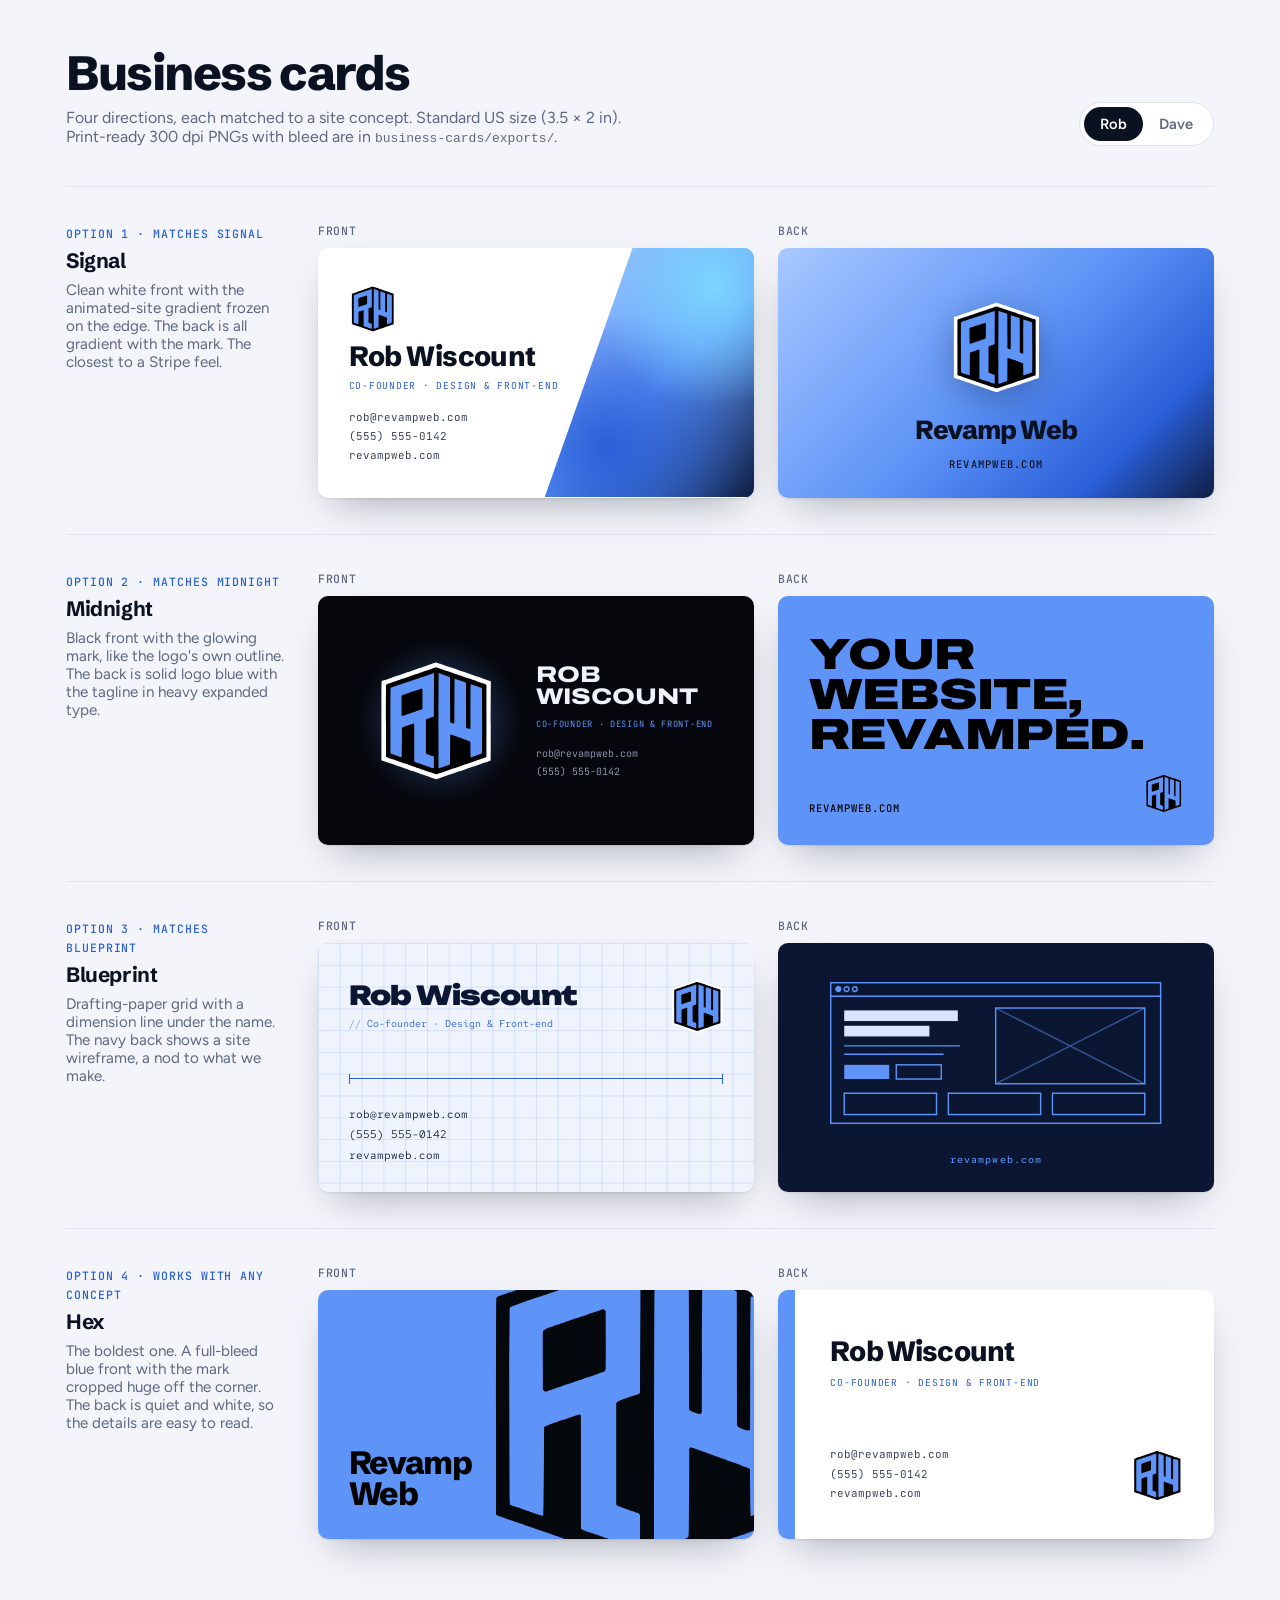
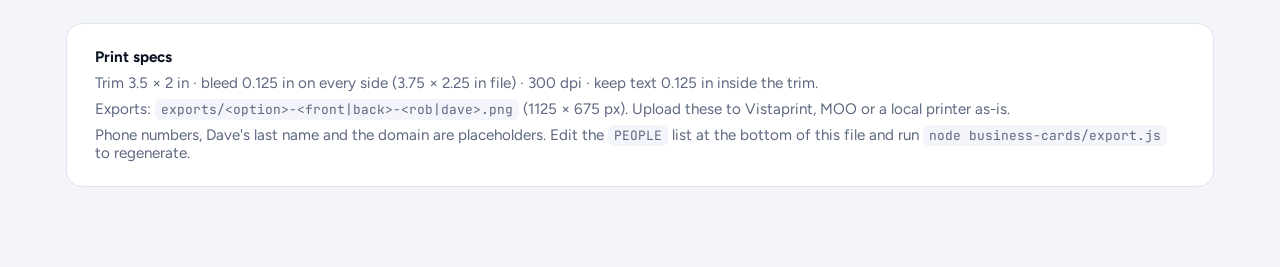
==== business-cards/index.html @ d86d0ff5 "Add Revamp Web site concepts, brand assets and business cards - Signal: full 4-page site (home, work" ====
<!doctype html>
<html lang="en">
<head>
<meta charset="utf-8">
<meta name="viewport" content="width=device-width, initial-scale=1, viewport-fit=cover">
<title>Revamp Web Business Cards</title>
<link rel="icon" href="../assets/brand/rw-logo.svg" type="image/svg+xml">
<link rel="preconnect" href="https://fonts.googleapis.com">
<link rel="preconnect" href="https://fonts.gstatic.com" crossorigin>
<link rel="stylesheet" href="https://fonts.googleapis.com/css2?family=Archivo:wdth,wght@62..125,400..900&family=Figtree:wght@400;500;600&family=JetBrains+Mono:wght@400;500&family=Red+Hat+Mono:wght@400;500&family=Schibsted+Grotesk:wght@600;700;800&family=Unbounded:wght@700;900&display=swap">
<style>
/* Business card options. Cards are US standard 3.5 × 2 in.
   Every size inside a card is in cqw of the trim box, so the same markup
   renders the on-screen preview and the 300 dpi print export (with 0.125 in bleed). */
:root {
  --bg: #F3F5FA;
  --ink: #0A1221;
  --dim: #5D6880;
  --line: #DFE4EE;
  --blue: #5E94F7;
  --blue-deep: #2A5FD8;
  --night: #05070C;
  color-scheme: light;
}
*, *::before, *::after { box-sizing: border-box; }
[hidden] { display: none !important; }
body { margin: 0; background: var(--bg); color: var(--ink); font-family: "Figtree", system-ui, sans-serif; -webkit-font-smoothing: antialiased; }
.page { max-width: 1180px; margin-inline: auto; padding-block: 48px 80px; padding-left: max(16px, env(safe-area-inset-left, 0px)); padding-right: max(16px, env(safe-area-inset-right, 0px)); }
.top { display: flex; justify-content: space-between; align-items: end; gap: 24px; flex-wrap: wrap; margin-bottom: 40px; }
.top h1 { font: 800 clamp(2rem, 1.4rem + 2vw, 3rem)/1.05 "Schibsted Grotesk", sans-serif; letter-spacing: -0.03em; margin: 0; }
.top p { color: var(--dim); margin: 10px 0 0; max-width: 56ch; }
.seg { display: inline-flex; background: #fff; border: 1px solid var(--line); border-radius: 99px; padding: 4px; }
.seg button { border: 0; background: none; font: 600 .92rem "Figtree", sans-serif; padding: 8px 16px; border-radius: 99px; cursor: pointer; color: var(--dim); }
.seg button[aria-pressed="true"] { background: var(--ink); color: #fff; }
.option { display: grid; grid-template-columns: 220px minmax(0, 1fr); gap: 32px; padding-block: 36px; border-top: 1px solid var(--line); }
.option h2 { font: 700 1.3rem "Schibsted Grotesk", sans-serif; margin: 6px 0 8px; letter-spacing: -0.02em; }
.option p { color: var(--dim); margin: 0; font-size: .95rem; }
.option .tag { font: 500 .72rem "JetBrains Mono", monospace; letter-spacing: .08em; text-transform: uppercase; color: var(--blue-deep); }
.pair { display: grid; grid-template-columns: repeat(2, minmax(0, 1fr)); gap: 24px; }
.side { display: grid; gap: 10px; min-width: 0; }
.side small { font: 500 .72rem "JetBrains Mono", monospace; color: var(--dim); letter-spacing: .06em; text-transform: uppercase; }
@media (max-width: 900px) { .option { grid-template-columns: minmax(0, 1fr); gap: 18px; } }
@media (max-width: 620px) { .pair { grid-template-columns: minmax(0, 1fr); } }

/* ---------- Card frame ---------- */
.card {
  --bleed: 0px;
  position: relative; overflow: hidden; width: 100%; max-width: 100%;
  aspect-ratio: 3.5 / 2;
  border-radius: 10px;
  box-shadow: 0 1px 2px rgba(10,18,33,.08), 0 18px 40px -16px rgba(10,18,33,.35);
}
.trim { position: absolute; inset: var(--bleed); container-type: inline-size; }
body.export { background: #fff; }
body.export .card { --bleed: 0.125in; width: 3.75in; aspect-ratio: auto; height: 2.25in; border-radius: 0; box-shadow: none; }
/* decoration that should run to the cut line uses --b to reach into the bleed */
.trim { --b: calc(-1 * var(--bleed)); }

/* Shared card type */
.c-name { font-weight: 700; line-height: 1; letter-spacing: -0.02em; }
.c-role { font-family: "JetBrains Mono", monospace; text-transform: uppercase; letter-spacing: .08em; }
.c-lines { display: grid; gap: 1.2cqw; font-family: "JetBrains Mono", monospace; }

/* ---------- 1. Signal ---------- */
.signal-front { background: #fff; color: var(--ink); }
.signal-front .band { position: absolute; top: var(--b); right: var(--b); width: calc(48cqw + var(--bleed)); height: calc(100% + 2 * var(--bleed)); background:
  radial-gradient(circle at 80% 15%, #7CD6FF 0, transparent 45%),
  radial-gradient(circle at 30% 80%, #2A5FD8 0, transparent 55%),
  linear-gradient(135deg, #A8C8FF, #5E94F7 55%, #0E1F45);
  clip-path: polygon(42% 0, 100% 0, 100% 100%, 0 100%); }
.signal-front .logo { position: absolute; left: 7cqw; top: 8cqw; width: 11cqw; }
.signal-front .who { position: absolute; left: 7cqw; bottom: 8cqw; display: grid; gap: 1.8cqw; }
.signal-front .c-name { font-family: "Schibsted Grotesk", sans-serif; font-size: 6.4cqw; font-weight: 800; }
.signal-front .c-role { font-size: 2.2cqw; color: var(--blue-deep); }
.signal-front .c-lines { font-size: 2.5cqw; color: #3A4459; margin-top: 2.4cqw; }
.signal-back { background: linear-gradient(135deg, #A8C8FF, #5E94F7 50%, #2A5FD8 80%, #0E1F45); color: var(--ink); }
.signal-back .inner { position: absolute; inset: 0; display: grid; place-items: center; align-content: center; gap: 4cqw; }
.signal-back img { width: 20cqw; filter: drop-shadow(0 2cqw 4cqw rgba(14,31,69,.35)); }
.signal-back .word { font: 800 6cqw "Schibsted Grotesk", sans-serif; letter-spacing: -0.03em; }
.signal-back .url { position: absolute; bottom: 6cqw; left: 0; right: 0; text-align: center; font: 500 2.4cqw "JetBrains Mono", monospace; letter-spacing: .12em; text-transform: uppercase; }

/* ---------- 2. Midnight ---------- */
.mid-front { background: var(--night); color: #EEF2FA; }
.mid-front .glow { position: absolute; left: 8cqw; top: 50%; width: 40cqw; height: 40cqw; transform: translateY(-50%); background: radial-gradient(circle, rgba(94,148,247,.5), transparent 65%); filter: blur(2cqw); }
.mid-front .logo { position: absolute; left: 14cqw; top: 50%; transform: translateY(-50%); width: 26cqw; }
.mid-front .who { position: absolute; left: 50cqw; right: 6cqw; top: 50%; transform: translateY(-50%); display: grid; gap: 2cqw; }
.mid-front .c-name { font-family: "Archivo", sans-serif; font-stretch: 125%; font-weight: 800; text-transform: uppercase; font-size: 5.2cqw; letter-spacing: 0; }
.mid-front .c-role { font-size: 2cqw; color: var(--blue); }
.mid-front .c-lines { font-size: 2.3cqw; color: #8A94AB; margin-top: 2cqw; }
.mid-back { background: var(--blue); color: #000; }
.mid-back .big { position: absolute; left: 7cqw; top: 9cqw; font: 900 10cqw/0.92 "Archivo", sans-serif; font-stretch: 125%; text-transform: uppercase; letter-spacing: -0.01em; }
.mid-back .foot { position: absolute; left: 7cqw; right: 7cqw; bottom: 7cqw; display: flex; justify-content: space-between; align-items: end; font: 500 2.4cqw "JetBrains Mono", monospace; letter-spacing: .1em; text-transform: uppercase; }
.mid-back .foot img { width: 9cqw; }

/* ---------- 3. Blueprint ---------- */
.bp-front { background-color: #EEF3FD; background-image: linear-gradient(rgba(42,95,216,.12) 1px, transparent 1px), linear-gradient(90deg, rgba(42,95,216,.12) 1px, transparent 1px); background-size: 5% 8.75%; color: #0B1633; }
.bp-front .logo { position: absolute; right: 7cqw; top: 8cqw; width: 12cqw; }
.bp-front .who { position: absolute; left: 7cqw; top: 9cqw; display: grid; gap: 2cqw; }
.bp-front .c-name { font: 900 6cqw/1 "Unbounded", sans-serif; letter-spacing: -0.03em; }
.bp-front .c-role { font-family: "Red Hat Mono", monospace; font-size: 2.3cqw; color: #2A5FD8; text-transform: none; letter-spacing: 0; }
.bp-front .c-role::before { content: "// "; opacity: .6; }
.bp-front .dimline { position: absolute; left: 7cqw; right: 7cqw; top: 31cqw; height: 0; border-top: 1px solid #2A5FD8; }
.bp-front .dimline::before, .bp-front .dimline::after { content: ""; position: absolute; top: -1.2cqw; width: 1px; height: 2.4cqw; background: #2A5FD8; }
.bp-front .dimline::before { left: 0; } .bp-front .dimline::after { right: 0; }
.bp-front .c-lines { position: absolute; left: 7cqw; bottom: 7cqw; font-family: "Red Hat Mono", monospace; font-size: 2.6cqw; }
.bp-back { background: #0B1633; color: #D9E5FC; }
.bp-back svg { position: absolute; left: 12cqw; top: 9cqw; width: 76cqw; height: auto; }
.bp-back .url { position: absolute; left: 0; right: 0; bottom: 6cqw; text-align: center; font: 500 2.4cqw "Red Hat Mono", monospace; letter-spacing: .1em; color: #5E94F7; }

/* ---------- 4. Hex ---------- */
.hex-front { background: var(--blue); color: #000; }
.hex-front .mark { position: absolute; right: -14cqw; top: -16cqw; width: 78cqw; opacity: .95; }
.hex-front .word { position: absolute; left: 7cqw; bottom: 7cqw; font: 800 7.4cqw/0.95 "Schibsted Grotesk", sans-serif; letter-spacing: -0.04em; }
.hex-back { background: #fff; color: var(--ink); }
.hex-back .stripe { position: absolute; left: var(--b); top: var(--b); bottom: var(--b); width: calc(4cqw + var(--bleed)); background: var(--blue); }
.hex-back .who { position: absolute; left: 12cqw; top: 10cqw; display: grid; gap: 2cqw; }
.hex-back .c-name { font: 800 6.4cqw "Schibsted Grotesk", sans-serif; letter-spacing: -0.03em; }
.hex-back .c-role { font-size: 2.2cqw; color: var(--blue-deep); }
.hex-back .c-lines { position: absolute; left: 12cqw; bottom: 9cqw; font-size: 2.5cqw; color: #3A4459; }
.hex-back .logo { position: absolute; right: 7cqw; bottom: 8cqw; width: 12cqw; }

.specs { margin-top: 48px; background: #fff; border: 1px solid var(--line); border-radius: 16px; padding: 24px 28px; display: grid; gap: 8px; font-size: .95rem; color: var(--dim); }
.specs b { color: var(--ink); }
.specs code { font-family: "JetBrains Mono", monospace; font-size: .85em; background: var(--bg); padding: 2px 6px; border-radius: 6px; }
</style>
</head>
<body>
<div class="page">
  <div class="top">
    <div>
      <h1>Business cards</h1>
      <p>Four directions, each matched to a site concept. Standard US size (3.5 × 2 in). Print-ready 300 dpi PNGs with bleed are in <code>business-cards/exports/</code>.</p>
    </div>
    <div class="seg" role="group" aria-label="Whose card">
      <button type="button" data-person="rob" aria-pressed="true">Rob</button>
      <button type="button" data-person="dave" aria-pressed="false">Dave</button>
    </div>
  </div>

  <!-- 1 -->
  <section class="option" data-option="signal">
    <div><span class="tag">Option 1 · matches Signal</span><h2>Signal</h2><p>Clean white front with the animated-site gradient frozen on the edge. The back is all gradient with the mark. The closest to a Stripe feel.</p></div>
    <div class="pair">
      <div class="side"><small>Front</small>
        <div class="card signal-front" data-export="signal-front"><div class="trim">
          <div class="band"></div>
          <img class="logo" src="../assets/brand/rw-logo.svg" alt="">
          <div class="who"><div class="c-name" data-f="name"></div><div class="c-role" data-f="role"></div>
            <div class="c-lines"><span data-f="email"></span><span data-f="phone"></span><span data-f="web"></span></div></div>
        </div></div>
      </div>
      <div class="side"><small>Back</small>
        <div class="card signal-back" data-export="signal-back"><div class="trim"><div class="inner"><img src="../assets/brand/rw-logo.svg" alt=""><div class="word">Revamp Web</div></div><div class="url" data-f="web"></div></div></div>
      </div>
    </div>
  </section>

  <!-- 2 -->
  <section class="option" data-option="midnight">
    <div><span class="tag">Option 2 · matches Midnight</span><h2>Midnight</h2><p>Black front with the glowing mark, like the logo's own outline. The back is solid logo blue with the tagline in heavy expanded type.</p></div>
    <div class="pair">
      <div class="side"><small>Front</small>
        <div class="card mid-front" data-export="midnight-front"><div class="trim">
          <div class="glow"></div><img class="logo" src="../assets/brand/rw-logo.svg" alt="">
          <div class="who"><div class="c-name" data-f="name"></div><div class="c-role" data-f="role"></div>
            <div class="c-lines"><span data-f="email"></span><span data-f="phone"></span></div></div>
        </div></div>
      </div>
      <div class="side"><small>Back</small>
        <div class="card mid-back" data-export="midnight-back"><div class="trim"><div class="big">Your<br>website,<br>revamped.</div><div class="foot"><span data-f="web"></span><img src="../assets/brand/rw-logo-flat.svg" alt=""></div></div></div>
      </div>
    </div>
  </section>

  <!-- 3 -->
  <section class="option" data-option="blueprint">
    <div><span class="tag">Option 3 · matches Blueprint</span><h2>Blueprint</h2><p>Drafting-paper grid with a dimension line under the name. The navy back shows a site wireframe, a nod to what we make.</p></div>
    <div class="pair">
      <div class="side"><small>Front</small>
        <div class="card bp-front" data-export="blueprint-front"><div class="trim">
          <div class="who"><div class="c-name" data-f="name"></div><div class="c-role" data-f="role"></div></div>
          <img class="logo" src="../assets/brand/rw-logo.svg" alt="">
          <div class="dimline"></div>
          <div class="c-lines"><span data-f="email"></span><span data-f="phone"></span><span data-f="web"></span></div>
        </div></div>
      </div>
      <div class="side"><small>Back</small>
        <div class="card bp-back" data-export="blueprint-back"><div class="trim">
          <svg viewBox="0 0 280 120" fill="none" stroke="#5E94F7" stroke-width="1.2">
            <rect x="0.6" y="0.6" width="278.8" height="118.8"/><path d="M0 12 H280"/>
            <circle cx="7" cy="6" r="2" fill="#5E94F7"/><circle cx="14" cy="6" r="2"/><circle cx="21" cy="6" r="2"/>
            <rect x="12" y="24" width="96" height="9" fill="#D9E5FC" stroke="none"/><rect x="12" y="37" width="72" height="9" fill="#D9E5FC" stroke="none"/>
            <path d="M12 54 H110 M12 61 H96"/><rect x="12" y="70" width="38" height="12" fill="#5E94F7" stroke="none"/><rect x="56" y="70" width="38" height="12"/>
            <rect x="140" y="22" width="126" height="64"/><path d="M140 22 L266 86 M266 22 L140 86" opacity=".5"/>
            <rect x="12" y="94" width="78" height="18"/><rect x="100" y="94" width="78" height="18"/><rect x="188" y="94" width="78" height="18"/>
          </svg>
          <div class="url" data-f="web"></div>
        </div></div>
      </div>
    </div>
  </section>

  <!-- 4 -->
  <section class="option" data-option="hex">
    <div><span class="tag">Option 4 · works with any concept</span><h2>Hex</h2><p>The boldest one. A full-bleed blue front with the mark cropped huge off the corner. The back is quiet and white, so the details are easy to read.</p></div>
    <div class="pair">
      <div class="side"><small>Front</small>
        <div class="card hex-front" data-export="hex-front"><div class="trim"><img class="mark" src="../assets/brand/rw-logo-flat.svg" alt=""><div class="word">Revamp<br>Web</div></div></div>
      </div>
      <div class="side"><small>Back</small>
        <div class="card hex-back" data-export="hex-back"><div class="trim">
          <div class="stripe"></div>
          <div class="who"><div class="c-name" data-f="name"></div><div class="c-role" data-f="role"></div></div>
          <div class="c-lines"><span data-f="email"></span><span data-f="phone"></span><span data-f="web"></span></div>
          <img class="logo" src="../assets/brand/rw-logo.svg" alt="">
        </div></div>
      </div>
    </div>
  </section>

  <div class="specs">
    <b>Print specs</b>
    <span>Trim 3.5 × 2 in · bleed 0.125 in on every side (3.75 × 2.25 in file) · 300 dpi · keep text 0.125 in inside the trim.</span>
    <span>Exports: <code>exports/&lt;option&gt;-&lt;front|back&gt;-&lt;rob|dave&gt;.png</code> (1125 × 675 px). Upload these to Vistaprint, MOO or a local printer as-is.</span>
    <span>Phone numbers, Dave's last name and the domain are placeholders. Edit the <code>PEOPLE</code> list at the bottom of this file and run <code>node business-cards/export.js</code> to regenerate.</span>
  </div>
</div>

<script>
// Edit details here. Phone numbers, Dave's last name and the domain are placeholders.
const PEOPLE = {
  rob:  { name: "Rob Wiscount", role: "Co-founder · Design & Front-end", email: "rob@revampweb.com",  phone: "(555) 555-0142", web: "revampweb.com" },
  dave: { name: "Dave",         role: "Co-founder · Back-end & Hosting", email: "dave@revampweb.com", phone: "(555) 555-0187", web: "revampweb.com" },
};
const params = new URLSearchParams(location.search);
if (params.has("export")) document.body.classList.add("export");
const render = (key) => {
  const p = PEOPLE[key];
  document.querySelectorAll("[data-f]").forEach((el) => (el.textContent = p[el.dataset.f]));
  document.querySelectorAll("[data-person]").forEach((b) => b.setAttribute("aria-pressed", String(b.dataset.person === key)));
};
document.querySelectorAll("[data-person]").forEach((b) => b.addEventListener("click", () => render(b.dataset.person)));
render(params.get("person") in PEOPLE ? params.get("person") : "rob");
</script>
</body>
</html>
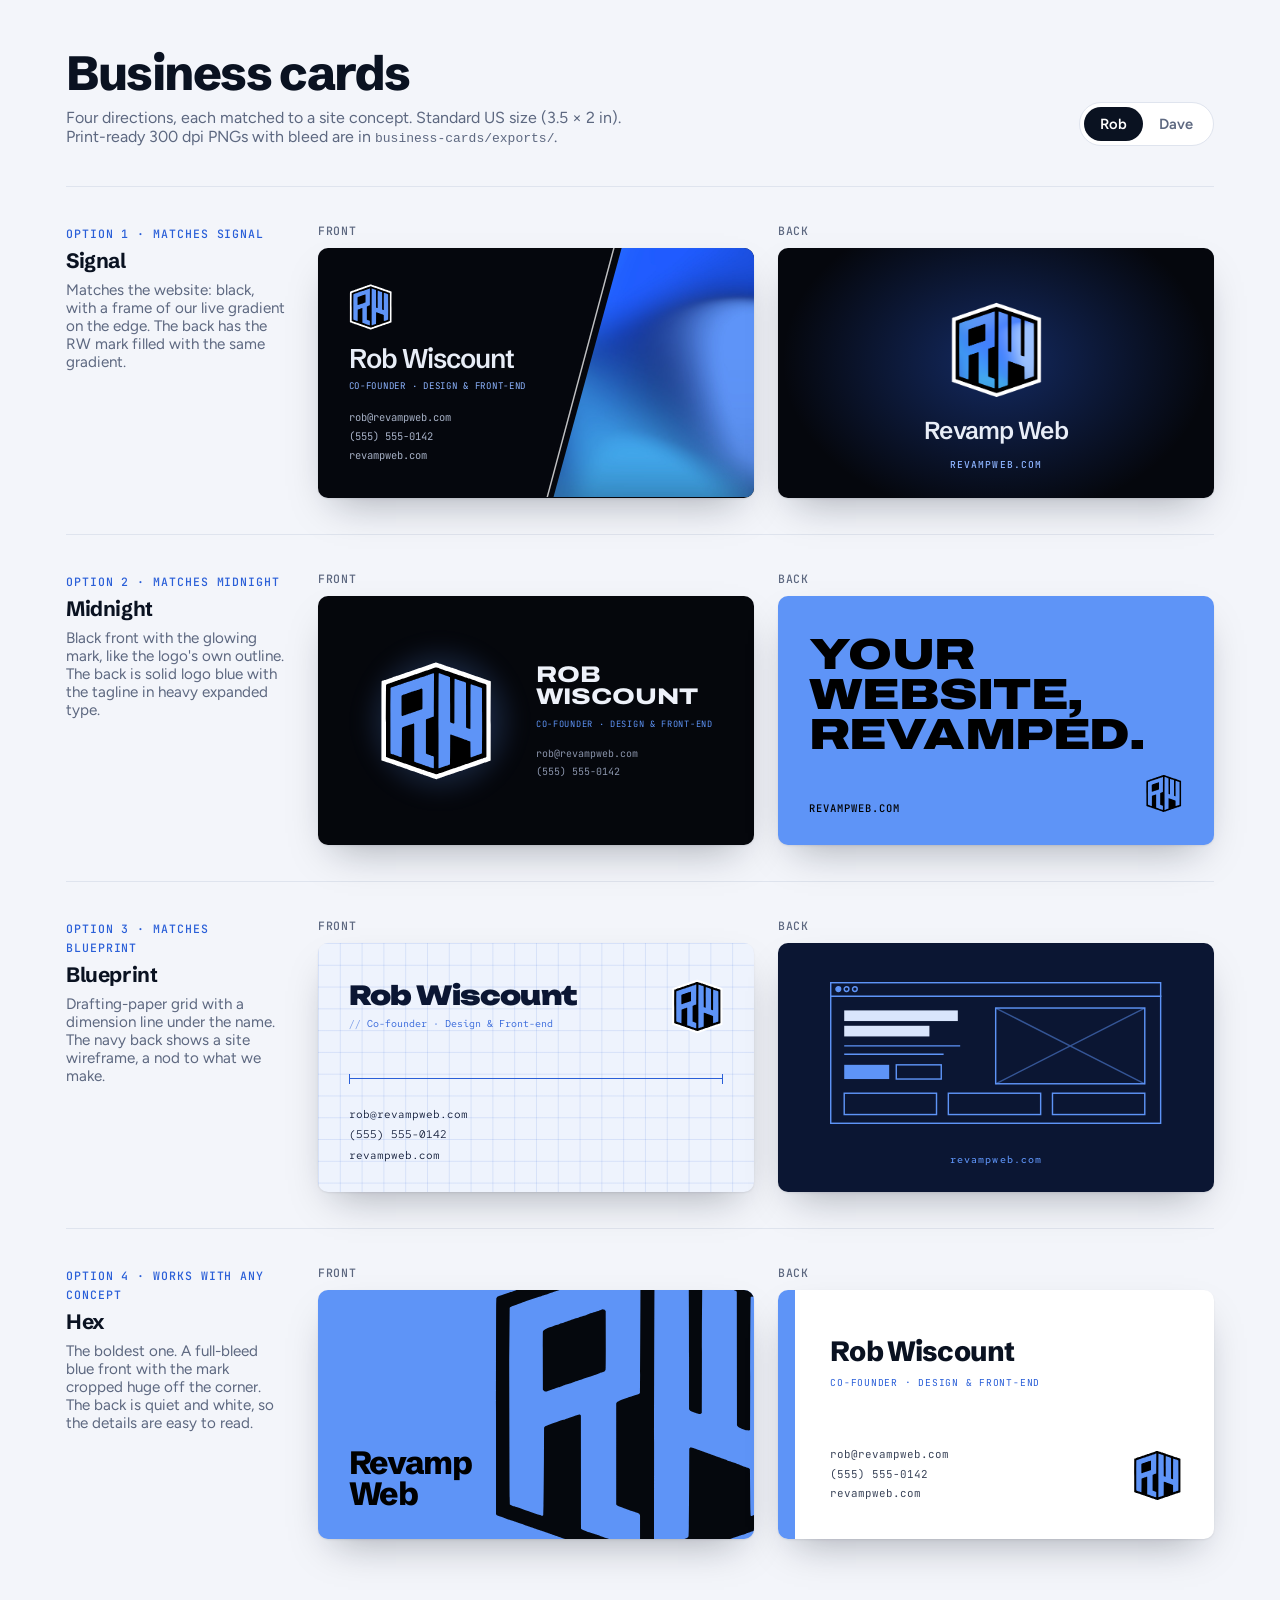
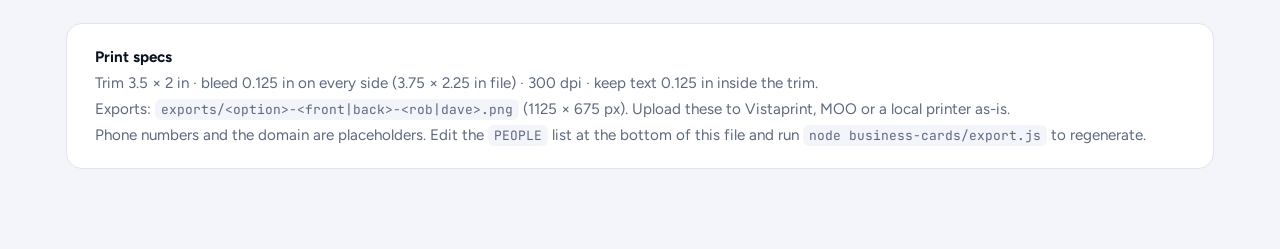
==== commit adaf6502: "Lock in Signal: team, launch checklist, work carousel, pricing, footer - Team section with Rob's and" ====
--- a/business-cards/index.html
+++ b/business-cards/index.html
@@ -62,22 +62,19 @@
 .c-lines { display: grid; gap: 1.2cqw; font-family: "JetBrains Mono", monospace; }
 
 /* ---------- 1. Signal ---------- */
-.signal-front { background: #fff; color: var(--ink); }
-.signal-front .band { position: absolute; top: var(--b); right: var(--b); width: calc(48cqw + var(--bleed)); height: calc(100% + 2 * var(--bleed)); background:
-  radial-gradient(circle at 80% 15%, #7CD6FF 0, transparent 45%),
-  radial-gradient(circle at 30% 80%, #2A5FD8 0, transparent 55%),
-  linear-gradient(135deg, #A8C8FF, #5E94F7 55%, #0E1F45);
-  clip-path: polygon(42% 0, 100% 0, 100% 100%, 0 100%); }
-.signal-front .logo { position: absolute; left: 7cqw; top: 8cqw; width: 11cqw; }
+.signal-front { background: #05070D; color: #E8EDF7; }
+.signal-front .band { position: absolute; top: var(--b); right: var(--b); bottom: var(--b); width: calc(46cqw + var(--bleed)); background: url("../assets/brand/gradient-still.jpg") center / cover; clip-path: polygon(34% 0, 100% 0, 100% 100%, 0 100%); }
+.signal-front .edge { position: absolute; top: var(--b); bottom: var(--b); left: 52.4cqw; width: 15.64cqw; clip-path: polygon(calc(100% - 1.5px) 0, 100% 0, 1.5px 100%, 0 100%); background: rgba(255,255,255,.75); }
+.signal-front .logo { position: absolute; left: 7cqw; top: 8cqw; width: 10cqw; }
 .signal-front .who { position: absolute; left: 7cqw; bottom: 8cqw; display: grid; gap: 1.8cqw; }
-.signal-front .c-name { font-family: "Schibsted Grotesk", sans-serif; font-size: 6.4cqw; font-weight: 800; }
-.signal-front .c-role { font-size: 2.2cqw; color: var(--blue-deep); }
-.signal-front .c-lines { font-size: 2.5cqw; color: #3A4459; margin-top: 2.4cqw; }
-.signal-back { background: linear-gradient(135deg, #A8C8FF, #5E94F7 50%, #2A5FD8 80%, #0E1F45); color: var(--ink); }
-.signal-back .inner { position: absolute; inset: 0; display: grid; place-items: center; align-content: center; gap: 4cqw; }
-.signal-back img { width: 20cqw; filter: drop-shadow(0 2cqw 4cqw rgba(14,31,69,.35)); }
-.signal-back .word { font: 800 6cqw "Schibsted Grotesk", sans-serif; letter-spacing: -0.03em; }
-.signal-back .url { position: absolute; bottom: 6cqw; left: 0; right: 0; text-align: center; font: 500 2.4cqw "JetBrains Mono", monospace; letter-spacing: .12em; text-transform: uppercase; }
+.signal-front .c-name { font-family: "Schibsted Grotesk", sans-serif; font-size: 6.2cqw; font-weight: 600; letter-spacing: -0.035em; }
+.signal-front .c-role { font-size: 2.1cqw; color: #8DB4FF; }
+.signal-front .c-lines { font-size: 2.4cqw; color: #A7B1C6; margin-top: 2.4cqw; }
+.signal-back { background: radial-gradient(70% 90% at 50% 45%, rgba(47,107,255,.35), rgba(47,107,255,0) 70%), #05070D; color: #E8EDF7; }
+.signal-back .inner { position: absolute; inset: 0; display: grid; place-items: center; align-content: center; gap: 3.5cqw; }
+.signal-back img { width: 21cqw; }
+.signal-back .word { font: 600 5.6cqw "Schibsted Grotesk", sans-serif; letter-spacing: -0.035em; }
+.signal-back .url { position: absolute; bottom: 6cqw; left: 0; right: 0; text-align: center; font: 500 2.2cqw "JetBrains Mono", monospace; letter-spacing: .12em; text-transform: uppercase; color: #8DB4FF; }
 
 /* ---------- 2. Midnight ---------- */
 .mid-front { background: var(--night); color: #EEF2FA; }
@@ -139,18 +136,18 @@
 
   <!-- 1 -->
   <section class="option" data-option="signal">
-    <div><span class="tag">Option 1 · matches Signal</span><h2>Signal</h2><p>Clean white front with the animated-site gradient frozen on the edge. The back is all gradient with the mark. The closest to a Stripe feel.</p></div>
+    <div><span class="tag">Option 1 · matches Signal</span><h2>Signal</h2><p>Matches the website: black, with a frame of our live gradient on the edge. The back has the RW mark filled with the same gradient.</p></div>
     <div class="pair">
       <div class="side"><small>Front</small>
         <div class="card signal-front" data-export="signal-front"><div class="trim">
-          <div class="band"></div>
+          <div class="band"></div><div class="edge"></div>
           <img class="logo" src="../assets/brand/rw-logo.svg" alt="">
           <div class="who"><div class="c-name" data-f="name"></div><div class="c-role" data-f="role"></div>
             <div class="c-lines"><span data-f="email"></span><span data-f="phone"></span><span data-f="web"></span></div></div>
         </div></div>
       </div>
       <div class="side"><small>Back</small>
-        <div class="card signal-back" data-export="signal-back"><div class="trim"><div class="inner"><img src="../assets/brand/rw-logo.svg" alt=""><div class="word">Revamp Web</div></div><div class="url" data-f="web"></div></div></div>
+        <div class="card signal-back" data-export="signal-back"><div class="trim"><div class="inner"><img src="../assets/brand/rw-logo-gradient.png" alt=""><div class="word">Revamp Web</div></div><div class="url" data-f="web"></div></div></div>
       </div>
     </div>
   </section>
@@ -222,15 +219,15 @@
     <b>Print specs</b>
     <span>Trim 3.5 × 2 in · bleed 0.125 in on every side (3.75 × 2.25 in file) · 300 dpi · keep text 0.125 in inside the trim.</span>
     <span>Exports: <code>exports/&lt;option&gt;-&lt;front|back&gt;-&lt;rob|dave&gt;.png</code> (1125 × 675 px). Upload these to Vistaprint, MOO or a local printer as-is.</span>
-    <span>Phone numbers, Dave's last name and the domain are placeholders. Edit the <code>PEOPLE</code> list at the bottom of this file and run <code>node business-cards/export.js</code> to regenerate.</span>
+    <span>Phone numbers and the domain are placeholders. Edit the <code>PEOPLE</code> list at the bottom of this file and run <code>node business-cards/export.js</code> to regenerate.</span>
   </div>
 </div>
 
 <script>
-// Edit details here. Phone numbers, Dave's last name and the domain are placeholders.
+// Edit details here. Phone numbers and the domain are placeholders.
 const PEOPLE = {
   rob:  { name: "Rob Wiscount", role: "Co-founder · Design & Front-end", email: "rob@revampweb.com",  phone: "(555) 555-0142", web: "revampweb.com" },
-  dave: { name: "Dave",         role: "Co-founder · Back-end & Hosting", email: "dave@revampweb.com", phone: "(555) 555-0187", web: "revampweb.com" },
+  dave: { name: "Dave Simmerman", role: "Co-founder · Back-end & Hosting", email: "dave@revampweb.com", phone: "(555) 555-0187", web: "revampweb.com" },
 };
 const params = new URLSearchParams(location.search);
 if (params.has("export")) document.body.classList.add("export");
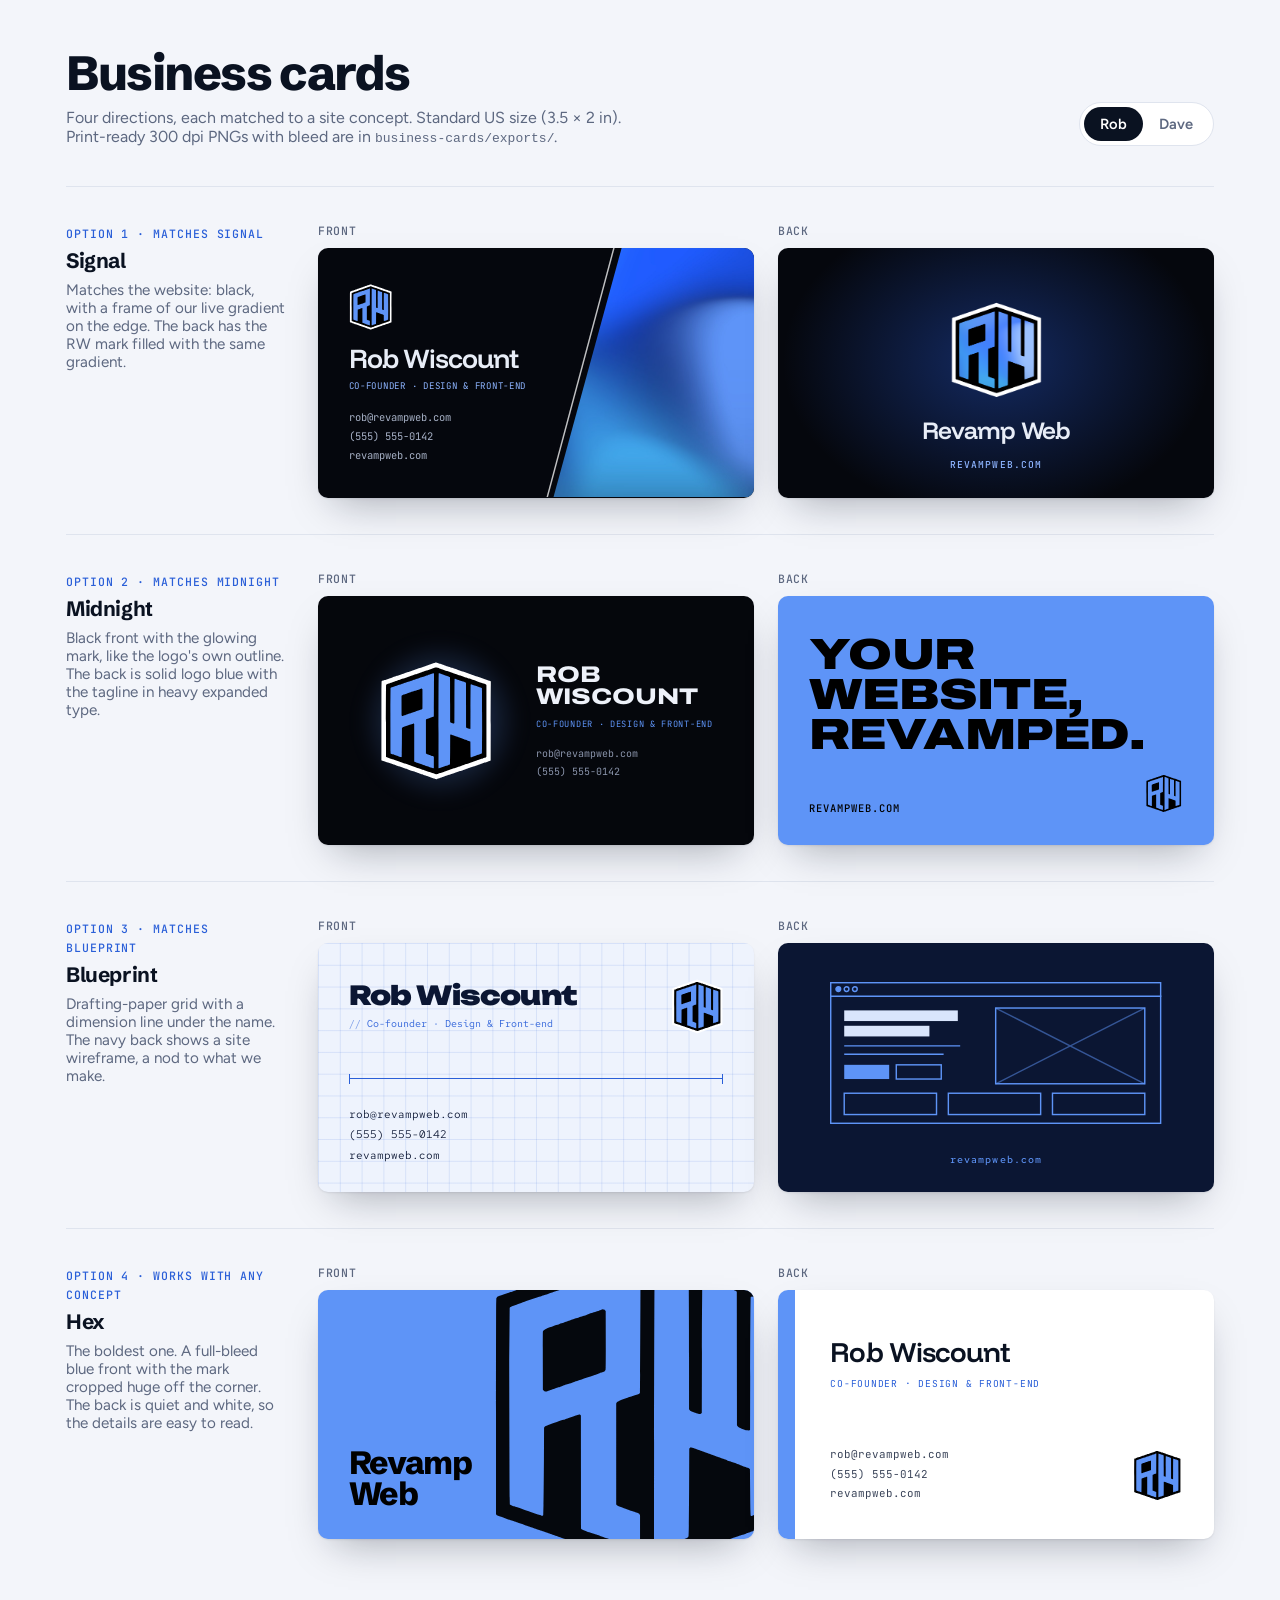
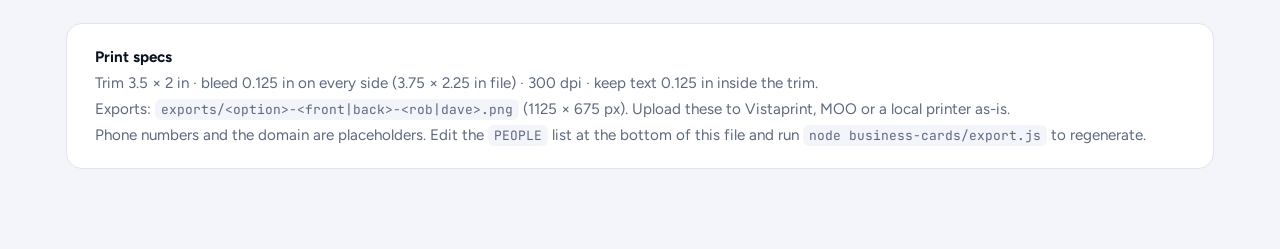
==== commit d2dfeb09: "Footer art with animated light; Funnel Display for titles - Footer uses Rob's RW sculpture image wit" ====
--- a/business-cards/index.html
+++ b/business-cards/index.html
@@ -7,7 +7,7 @@
 <link rel="icon" href="../assets/brand/rw-logo.svg" type="image/svg+xml">
 <link rel="preconnect" href="https://fonts.googleapis.com">
 <link rel="preconnect" href="https://fonts.gstatic.com" crossorigin>
-<link rel="stylesheet" href="https://fonts.googleapis.com/css2?family=Archivo:wdth,wght@62..125,400..900&family=Figtree:wght@400;500;600&family=JetBrains+Mono:wght@400;500&family=Red+Hat+Mono:wght@400;500&family=Schibsted+Grotesk:wght@600;700;800&family=Unbounded:wght@700;900&display=swap">
+<link rel="stylesheet" href="https://fonts.googleapis.com/css2?family=Funnel+Display:wght@500;600;700&family=Archivo:wdth,wght@62..125,400..900&family=Figtree:wght@400;500;600&family=JetBrains+Mono:wght@400;500&family=Red+Hat+Mono:wght@400;500&family=Schibsted+Grotesk:wght@600;700;800&family=Unbounded:wght@700;900&display=swap">
 <style>
 /* Business card options. Cards are US standard 3.5 × 2 in.
    Every size inside a card is in cqw of the trim box, so the same markup
@@ -67,13 +67,13 @@
 .signal-front .edge { position: absolute; top: var(--b); bottom: var(--b); left: 52.4cqw; width: 15.64cqw; clip-path: polygon(calc(100% - 1.5px) 0, 100% 0, 1.5px 100%, 0 100%); background: rgba(255,255,255,.75); }
 .signal-front .logo { position: absolute; left: 7cqw; top: 8cqw; width: 10cqw; }
 .signal-front .who { position: absolute; left: 7cqw; bottom: 8cqw; display: grid; gap: 1.8cqw; }
-.signal-front .c-name { font-family: "Schibsted Grotesk", sans-serif; font-size: 6.2cqw; font-weight: 600; letter-spacing: -0.035em; }
+.signal-front .c-name { font-family: "Funnel Display", "Schibsted Grotesk", sans-serif; font-size: 6.2cqw; font-weight: 600; letter-spacing: -0.035em; }
 .signal-front .c-role { font-size: 2.1cqw; color: #8DB4FF; }
 .signal-front .c-lines { font-size: 2.4cqw; color: #A7B1C6; margin-top: 2.4cqw; }
 .signal-back { background: radial-gradient(70% 90% at 50% 45%, rgba(47,107,255,.35), rgba(47,107,255,0) 70%), #05070D; color: #E8EDF7; }
 .signal-back .inner { position: absolute; inset: 0; display: grid; place-items: center; align-content: center; gap: 3.5cqw; }
 .signal-back img { width: 21cqw; }
-.signal-back .word { font: 600 5.6cqw "Schibsted Grotesk", sans-serif; letter-spacing: -0.035em; }
+.signal-back .word { font: 600 5.6cqw "Funnel Display", "Schibsted Grotesk", sans-serif; letter-spacing: -0.035em; }
 .signal-back .url { position: absolute; bottom: 6cqw; left: 0; right: 0; text-align: center; font: 500 2.2cqw "JetBrains Mono", monospace; letter-spacing: .12em; text-transform: uppercase; color: #8DB4FF; }
 
 /* ---------- 2. Midnight ---------- */
@@ -111,7 +111,7 @@
 .hex-back { background: #fff; color: var(--ink); }
 .hex-back .stripe { position: absolute; left: var(--b); top: var(--b); bottom: var(--b); width: calc(4cqw + var(--bleed)); background: var(--blue); }
 .hex-back .who { position: absolute; left: 12cqw; top: 10cqw; display: grid; gap: 2cqw; }
-.hex-back .c-name { font: 800 6.4cqw "Schibsted Grotesk", sans-serif; letter-spacing: -0.03em; }
+.hex-back .c-name { font: 600 6.4cqw "Funnel Display", "Schibsted Grotesk", sans-serif; letter-spacing: -0.03em; }
 .hex-back .c-role { font-size: 2.2cqw; color: var(--blue-deep); }
 .hex-back .c-lines { position: absolute; left: 12cqw; bottom: 9cqw; font-size: 2.5cqw; color: #3A4459; }
 .hex-back .logo { position: absolute; right: 7cqw; bottom: 8cqw; width: 12cqw; }
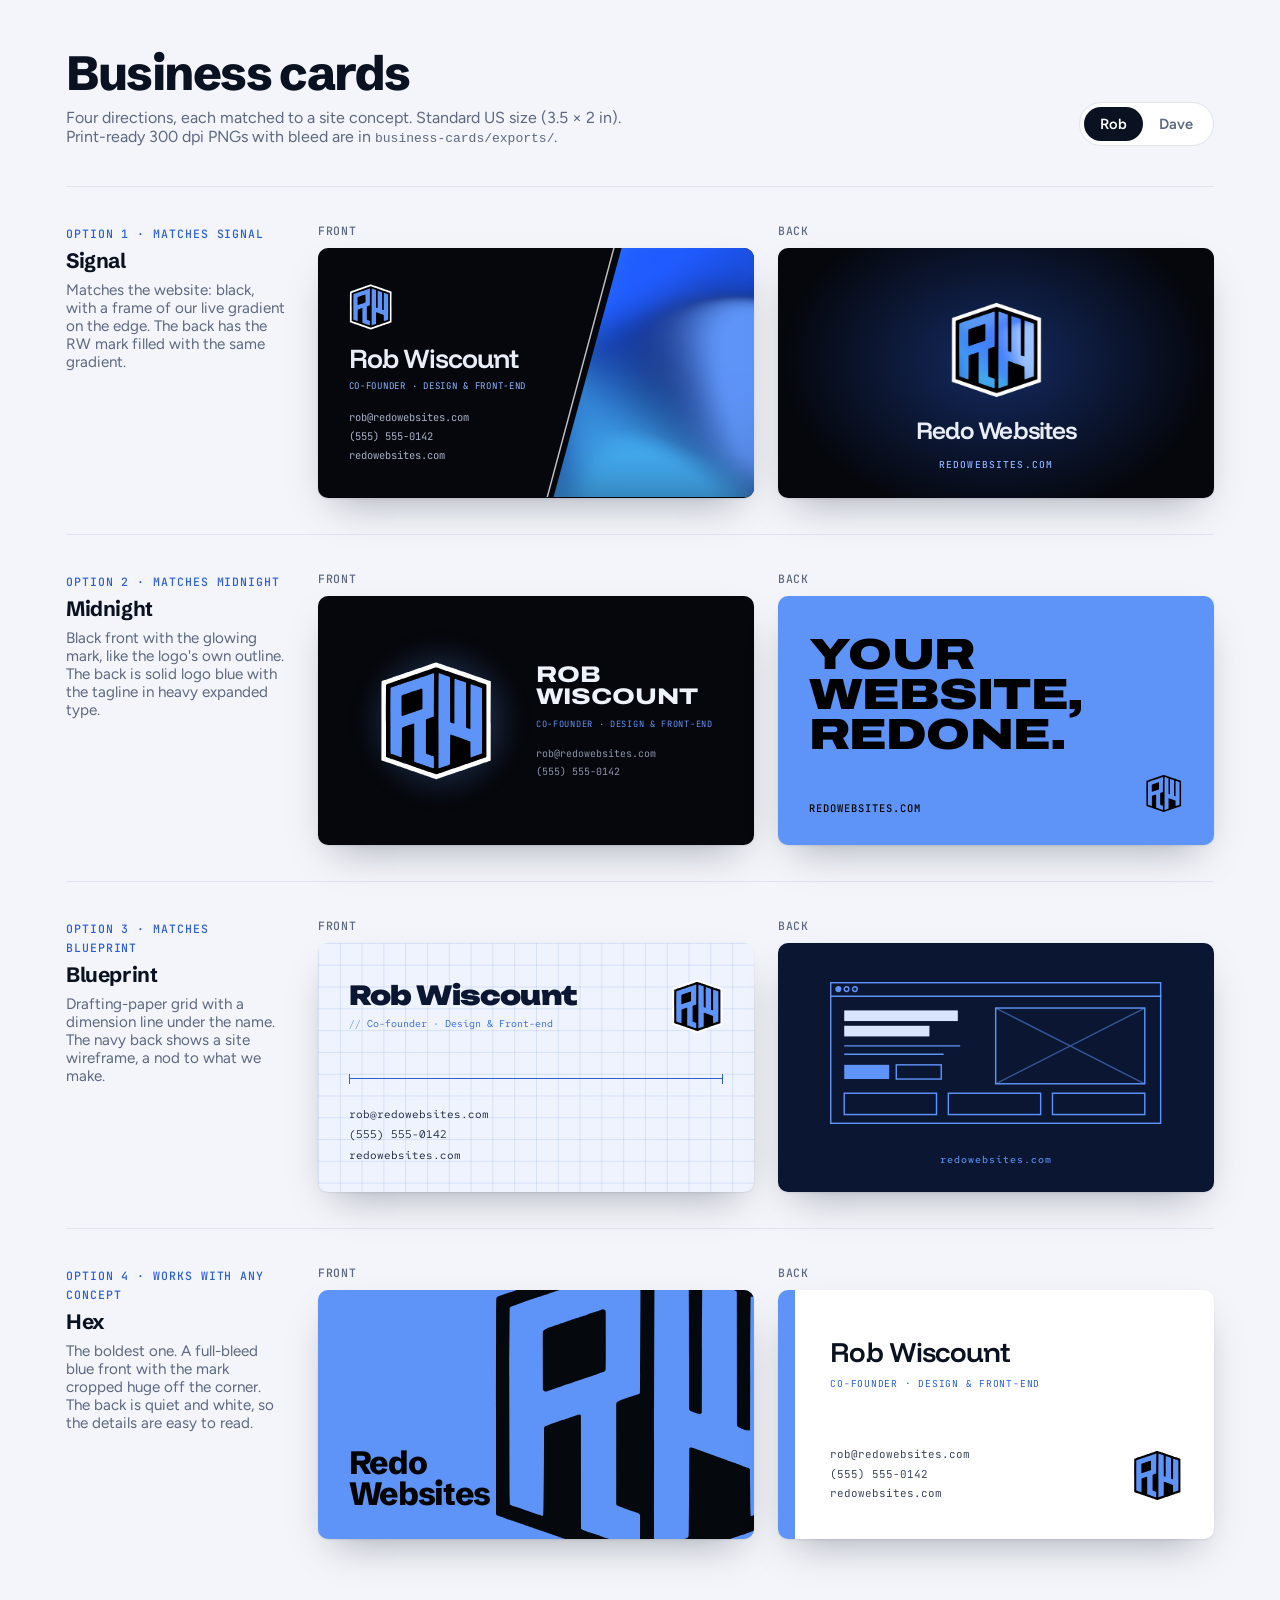
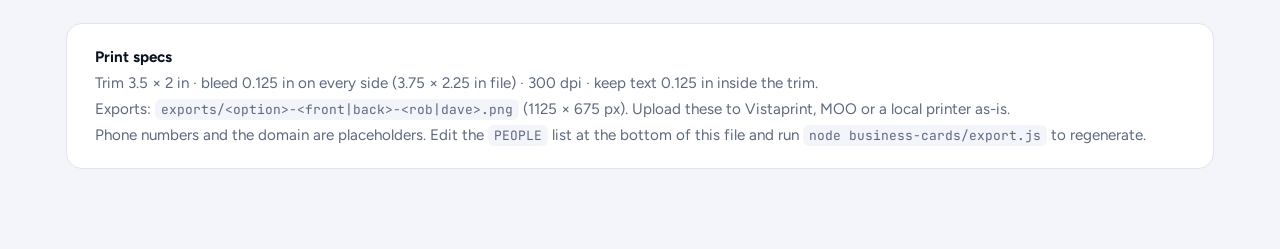
==== commit 4022495f: "Rebrand to Redo Websites - Name, page titles, footer wordmark and meta description - Domain and emai" ====
--- a/business-cards/index.html
+++ b/business-cards/index.html
@@ -3,7 +3,7 @@
 <head>
 <meta charset="utf-8">
 <meta name="viewport" content="width=device-width, initial-scale=1, viewport-fit=cover">
-<title>Revamp Web Business Cards</title>
+<title>Redo Websites Business Cards</title>
 <link rel="icon" href="../assets/brand/rw-logo.svg" type="image/svg+xml">
 <link rel="preconnect" href="https://fonts.googleapis.com">
 <link rel="preconnect" href="https://fonts.gstatic.com" crossorigin>
@@ -147,7 +147,7 @@
         </div></div>
       </div>
       <div class="side"><small>Back</small>
-        <div class="card signal-back" data-export="signal-back"><div class="trim"><div class="inner"><img src="../assets/brand/rw-logo-gradient.png" alt=""><div class="word">Revamp Web</div></div><div class="url" data-f="web"></div></div></div>
+        <div class="card signal-back" data-export="signal-back"><div class="trim"><div class="inner"><img src="../assets/brand/rw-logo-gradient.png" alt=""><div class="word">Redo Websites</div></div><div class="url" data-f="web"></div></div></div>
       </div>
     </div>
   </section>
@@ -164,7 +164,7 @@
         </div></div>
       </div>
       <div class="side"><small>Back</small>
-        <div class="card mid-back" data-export="midnight-back"><div class="trim"><div class="big">Your<br>website,<br>revamped.</div><div class="foot"><span data-f="web"></span><img src="../assets/brand/rw-logo-flat.svg" alt=""></div></div></div>
+        <div class="card mid-back" data-export="midnight-back"><div class="trim"><div class="big">Your<br>website,<br>redone.</div><div class="foot"><span data-f="web"></span><img src="../assets/brand/rw-logo-flat.svg" alt=""></div></div></div>
       </div>
     </div>
   </section>
@@ -202,7 +202,7 @@
     <div><span class="tag">Option 4 · works with any concept</span><h2>Hex</h2><p>The boldest one. A full-bleed blue front with the mark cropped huge off the corner. The back is quiet and white, so the details are easy to read.</p></div>
     <div class="pair">
       <div class="side"><small>Front</small>
-        <div class="card hex-front" data-export="hex-front"><div class="trim"><img class="mark" src="../assets/brand/rw-logo-flat.svg" alt=""><div class="word">Revamp<br>Web</div></div></div>
+        <div class="card hex-front" data-export="hex-front"><div class="trim"><img class="mark" src="../assets/brand/rw-logo-flat.svg" alt=""><div class="word">Redo<br>Websites</div></div></div>
       </div>
       <div class="side"><small>Back</small>
         <div class="card hex-back" data-export="hex-back"><div class="trim">
@@ -226,8 +226,8 @@
 <script>
 // Edit details here. Phone numbers and the domain are placeholders.
 const PEOPLE = {
-  rob:  { name: "Rob Wiscount", role: "Co-founder · Design & Front-end", email: "rob@revampweb.com",  phone: "(555) 555-0142", web: "revampweb.com" },
-  dave: { name: "Dave Simmerman", role: "Co-founder · Back-end & Hosting", email: "dave@revampweb.com", phone: "(555) 555-0187", web: "revampweb.com" },
+  rob:  { name: "Rob Wiscount", role: "Co-founder · Design & Front-end", email: "rob@redowebsites.com",  phone: "(555) 555-0142", web: "redowebsites.com" },
+  dave: { name: "Dave Simmerman", role: "Co-founder · Back-end & Hosting", email: "dave@redowebsites.com", phone: "(555) 555-0187", web: "redowebsites.com" },
 };
 const params = new URLSearchParams(location.search);
 if (params.has("export")) document.body.classList.add("export");
